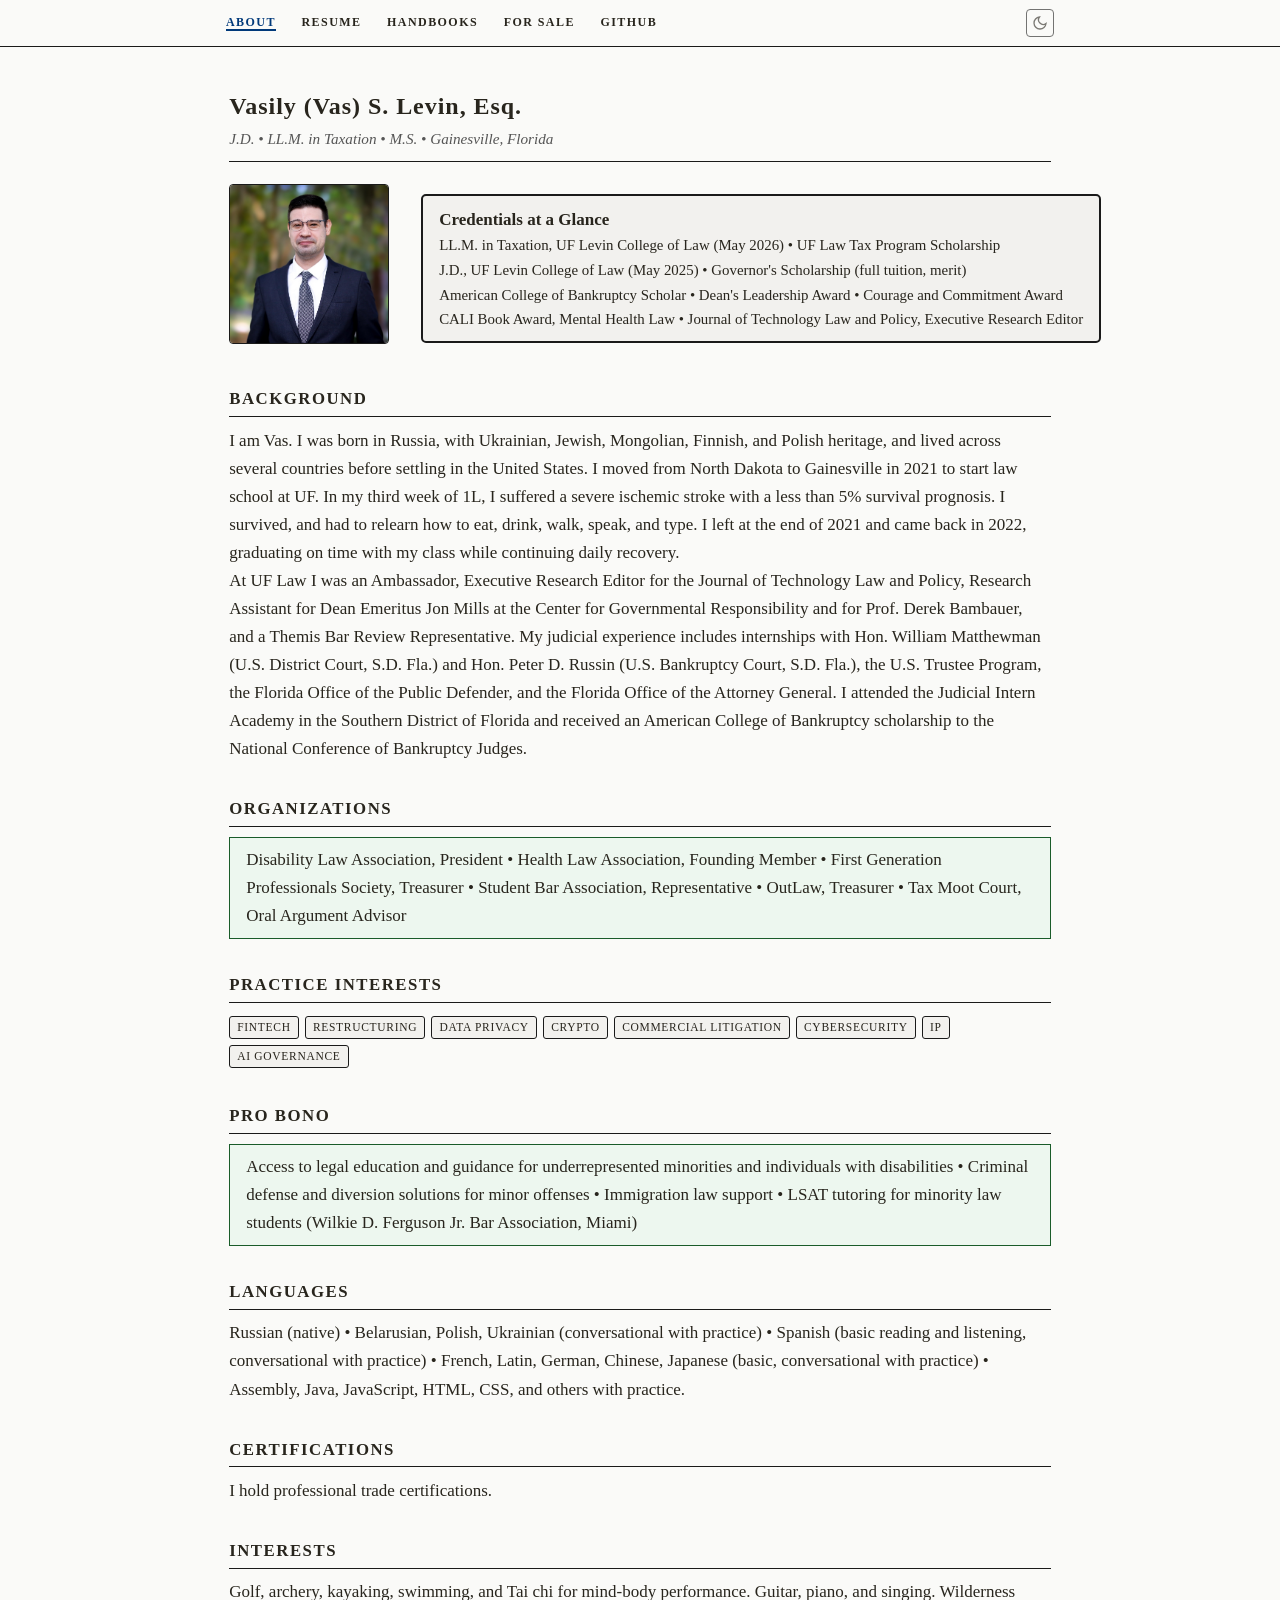
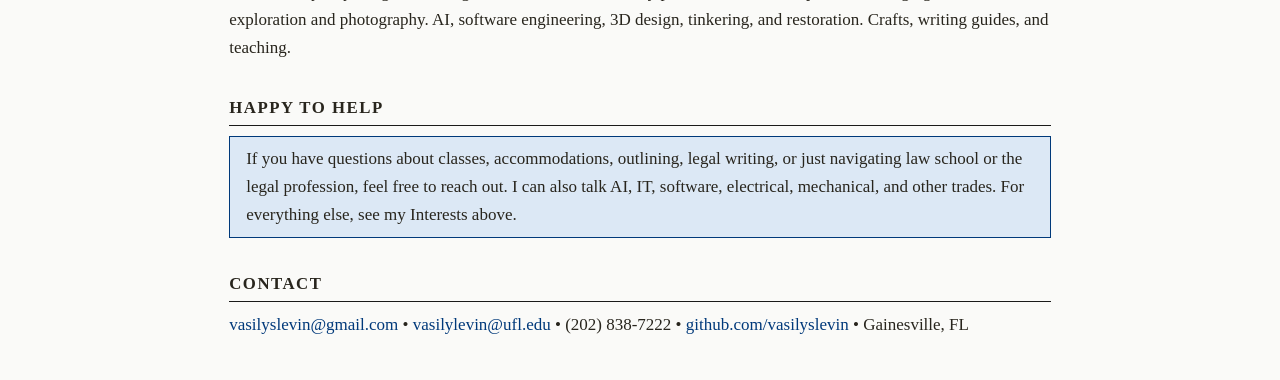
==== index.html @ d61ab723 "Remove Themis Bar Review from Organizations" ====
<!DOCTYPE html>
<html lang="en">
<head>
  <meta charset="UTF-8">
  <meta name="viewport" content="width=device-width, initial-scale=1.0">
  <title>Vasily (Vas) S. Levin</title>
  <link rel="icon" type="image/png" href="assets/favicon.png">
  <link rel="stylesheet" href="style.css">
  <script src="assets/theme.js" defer></script>
</head>
<body>
<nav>
  <div class="nav-inner">
    <ul>
      <li><a href="index.html" class="active">About</a></li>
      <li><a href="about/resume.html">Resume</a></li>
      <li><a href="handbooks/index.html">Handbooks</a></li>
      <li><a href="forsale/index.html">For Sale</a></li>
      <li><a href="https://github.com/vasilyslevin" target="_blank">GitHub</a></li>
    </ul>
    <button data-theme-toggle aria-label="Toggle dark mode" title="Toggle dark mode">
      <svg width="16" height="16" viewBox="0 0 24 24" fill="none" stroke="currentColor" stroke-width="2">
        <path d="M21 12.79A9 9 0 1 1 11.21 3 7 7 0 0 0 21 12.79z"/>
      </svg>
    </button>
  </div>
</nav>
<main>
  <div class="page-header">
    <h1>Vasily (Vas) S. Levin, Esq.</h1>
    <div class="subtitle">J.D. &bull; LL.M. in Taxation &bull; M.S. &bull; Gainesville, Florida</div>
  </div>

  <div class="about-grid">
    <img src="assets/photo.jpg" alt="Vasily Levin">
    <div>
      <div class="keybox">
        <strong>Credentials at a Glance</strong>
        <div class="keybox-lines">
          <span class="kline">LL.M. in Taxation, UF Levin College of Law (May 2026) &bull; UF Law Tax Program Scholarship</span>
          <span class="kline">J.D., UF Levin College of Law (May 2025) &bull; Governor's Scholarship (full tuition, merit)</span>
          <span class="kline">American College of Bankruptcy Scholar &bull; Dean's Leadership Award &bull; Courage and Commitment Award</span>
          <span class="kline">CALI Book Award, Mental Health Law &bull; Journal of Technology Law and Policy, Executive Research Editor</span>
        </div>
      </div>
    </div>
  </div>

  <h2 class="section">Background</h2>
  <p>
    I am Vas. I was born in Russia, with Ukrainian, Jewish, Mongolian, Finnish, and Polish heritage,
    and lived across several countries before settling in the United States. I moved from North Dakota
    to Gainesville in 2021 to start law school at UF. In my third week of 1L, I suffered a severe
    ischemic stroke with a less than 5% survival prognosis. I survived, and had to relearn how to eat,
    drink, walk, speak, and type. I left at the end of 2021 and came back in 2022, graduating on time
    with my class while continuing daily recovery.
  </p>
  <p>
    At UF Law I was an Ambassador, Executive Research Editor for the Journal of Technology Law and
    Policy, Research Assistant for Dean Emeritus Jon Mills at the Center for Governmental Responsibility
    and for Prof. Derek Bambauer, and a Themis Bar Review Representative. My judicial experience includes
    internships with Hon. William Matthewman (U.S. District Court, S.D. Fla.) and Hon. Peter D. Russin
    (U.S. Bankruptcy Court, S.D. Fla.), the U.S. Trustee Program, the Florida Office of the Public
    Defender, and the Florida Office of the Attorney General. I attended the Judicial Intern Academy in
    the Southern District of Florida and received an American College of Bankruptcy scholarship to the
    National Conference of Bankruptcy Judges.
  </p>

  <h2 class="section">Organizations</h2>
  <div class="pracbox">
    Disability Law Association, President &bull; Health Law Association, Founding Member &bull;
    First Generation Professionals Society, Treasurer &bull; Student Bar Association, Representative &bull;
    OutLaw, Treasurer &bull; Tax Moot Court, Oral Argument Advisor
  </div>

  <h2 class="section">Practice Interests</h2>
  <p>
    <span class="tag">Fintech</span>
    <span class="tag">Restructuring</span>
    <span class="tag">Data Privacy</span>
    <span class="tag">Crypto</span>
    <span class="tag">Commercial Litigation</span>
    <span class="tag">Cybersecurity</span>
    <span class="tag">IP</span>
    <span class="tag">AI Governance</span>
  </p>

  <h2 class="section">Pro Bono</h2>
  <div class="pracbox">
    Access to legal education and guidance for underrepresented minorities and individuals with disabilities
    &bull; Criminal defense and diversion solutions for minor offenses &bull; Immigration law support &bull;
    LSAT tutoring for minority law students (Wilkie D. Ferguson Jr. Bar Association, Miami)
  </div>

  <h2 class="section">Languages</h2>
  <p>
    Russian (native) &bull; Belarusian, Polish, Ukrainian (conversational with practice) &bull;
    Spanish (basic reading and listening, conversational with practice) &bull;
    French, Latin, German, Chinese, Japanese (basic, conversational with practice) &bull;
    Assembly, Java, JavaScript, HTML, CSS, and others with practice.
  </p>

  <h2 class="section">Certifications</h2>
  <p>I hold professional trade certifications.</p>

  <h2 class="section">Interests</h2>
  <p>
    Golf, archery, kayaking, swimming, and Tai chi for mind-body performance.
    Guitar, piano, and singing. Wilderness exploration and photography.
    AI, software engineering, 3D design, tinkering, and restoration.
    Crafts, writing guides, and teaching.
  </p>

  <h2 class="section">Happy to Help</h2>
  <div class="exbox">
    If you have questions about classes, accommodations, outlining, legal writing, or just navigating
    law school or the legal profession, feel free to reach out. I can also talk AI, IT, software,
    electrical, mechanical, and other trades. For everything else, see my Interests above.
  </div>

  <h2 class="section">Contact</h2>
  <p>
    <a href="mailto:vasilyslevin@gmail.com">vasilyslevin@gmail.com</a> &bull;
    <a href="mailto:vasilylevin@ufl.edu">vasilylevin@ufl.edu</a> &bull;
    (202) 838-7222 &bull;
    <a href="https://github.com/vasilyslevin" target="_blank">github.com/vasilyslevin</a> &bull;
    Gainesville, FL
  </p>
</main>
</body>
</html>
---- style.css ----
/* === LEVIN SITE — style.css === */
@import url('https://fonts.googleapis.com/css2?family=Lato:ital,wght@0,300;0,400;0,700;0,900;1,400&family=Atkinson+Hyperlegible+Next:ital,wght@0,300;0,400;0,500;0,600;0,700;0,800;1,400&family=Courier+Prime:ital,wght@0,400;0,700;1,400&display=swap');

:root {
  --bg:           #fafaf8;
  --surface:      #f2f1ee;
  --border:       #1a1a1a;
  --accent:       #00397a;
  --accent-soft:  #dce8f5;
  --warn:         #7a0000;
  --warn-soft:    #fdf0f0;
  --ok:           #1a5c2a;
  --ok-soft:      #edf7ef;
  --text:         #28251d;
  --muted:        #555;
  --text-faint:   #999;
  --max:          860px;
  --font-body:    'Charter', 'Bitstream Charter', Georgia, serif;
  --font-ui:      'Lato', 'Helvetica Neue', Arial, sans-serif;
  --mono:         'Courier Prime', 'Courier New', monospace;
}

[data-theme="dark"] {
  --bg:           #000000;
  --surface:      #222226;
  --border:       #ccc;
  --accent:       #6ba3e0;
  --accent-soft:  #1a2a3a;
  --warn:         #e07070;
  --warn-soft:    #2a1a1a;
  --ok:           #6abf7a;
  --ok-soft:      #1a2a1e;
  --text:         #e8e8e4;
  --muted:        #bbb;
  --text-faint:   #666;
}

*, *::before, *::after { box-sizing: border-box; margin: 0; padding: 0; }

body {
  font-family: var(--font-body);
  font-size: 17px;
  line-height: 1.65;
  background: var(--bg);
  color: var(--text);
}

a { color: var(--accent); text-decoration: none; }
a:hover { text-decoration: underline; }

/* NAV */
nav {
  position: sticky; top: 0; z-index: 100;
  background: var(--bg);
  border-bottom: 1.5px solid var(--border);
  padding: 0.55rem 0;
}
nav .nav-inner {
  max-width: var(--max);
  margin: 0 auto;
  padding: 0 1rem;
  display: flex;
  align-items: center;
  justify-content: space-between;
}
nav ul {
  display: flex; gap: 1.6rem;
  list-style: none;
  font-size: 0.75rem;
  letter-spacing: 0.12em;
  text-transform: uppercase;
}
nav ul li a { color: var(--text); font-weight: 700; }
nav ul li a:hover { color: var(--accent); text-decoration: none; }
nav ul li a.active { color: var(--accent); border-bottom: 2px solid var(--accent); }


/* THEME TOGGLE */
[data-theme-toggle] {
  background: none;
  border: 1px solid var(--border);
  border-radius: 4px;
  cursor: pointer;
  color: var(--text);
  display: flex;
  align-items: center;
  justify-content: center;
  width: 28px;
  height: 28px;
  opacity: 0.6;
  transition: opacity 0.15s;
}
[data-theme-toggle]:hover { opacity: 1; }

/* PAGE WRAPPER */
main {
  max-width: var(--max);
  margin: 2.5rem auto;
  padding: 0 1.2rem;
}

/* SECTION HEADERS */
h2.section {
  font-size: 1.05rem;
  font-weight: 700;
  text-transform: uppercase;
  letter-spacing: 0.09em;
  border-bottom: 1.5px solid var(--border);
  padding-bottom: 3px;
  margin: 2rem 0 0.6rem;
}
h3.sub {
  font-size: 1rem;
  font-weight: 700;
  margin: 1.2rem 0 0.3rem;
}
h4.subsub {
  font-size: 1rem;
  font-style: italic;
  margin: 0.8rem 0 0.2rem;
}

/* COLORED BOXES */
.keybox {
  border: 2px solid var(--border);
  border-radius: 5px;
  background: var(--surface);
  padding: 10px 16px;
  margin: 10px 0;
  overflow-x: auto;
}
.keybox-lines {
  display: flex;
  flex-direction: column;
  gap: 0.1rem;
}
.keybox-lines .kline {
  white-space: nowrap;
  font-size: 0.93rem;
  line-height: 1.55;
}
.keybox-lines .kline strong {
  display: block;
  margin-bottom: 0.15rem;
}
.exbox {
  border: 1px solid var(--accent);
  background: var(--accent-soft);
  padding: 8px 16px;
  margin: 10px 0;
}
.warnbox {
  border: 1px solid var(--warn);
  background: var(--warn-soft);
  padding: 8px 16px;
  margin: 10px 0;
}
.pracbox {
  border: 1px solid var(--ok);
  background: var(--ok-soft);
  padding: 8px 16px;
  margin: 10px 0;
}

/* FLEX ROW */
.flex-row {
  display: flex;
  justify-content: space-between;
  align-items: baseline;
  flex-wrap: wrap;
  gap: 0.3rem;
}
.muted { color: var(--muted); font-size: 0.9rem; }

/* TAGS */
.tag {
  display: inline-block;
  font-size: 0.72rem;
  letter-spacing: 0.06em;
  text-transform: uppercase;
  border: 1px solid var(--border);
  border-radius: 3px;
  padding: 1px 7px;
  margin: 2px 2px 2px 0;
  background: var(--surface);
}

/* CARD GRID */
.card-grid {
  display: grid;
  grid-template-columns: repeat(auto-fill, minmax(240px, 1fr));
  gap: 1.2rem;
  margin-top: 1rem;
}
.card {
  border: 1.5px solid var(--border);
  border-radius: 5px;
  background: var(--surface);
  overflow: hidden;
}
.card img { width: 100%; height: 160px; object-fit: cover; display: block; }
.card-body { padding: 12px 14px; }
.card-body h3 { font-size: 1rem; font-weight: 700; margin-bottom: 4px; }
.card-body .price { font-size: 1.05rem; color: var(--accent); font-weight: 700; }
.badge {
  display: inline-block;
  font-size: 0.68rem;
  text-transform: uppercase;
  letter-spacing: 0.08em;
  border-radius: 3px;
  padding: 2px 8px;
  margin-top: 6px;
}
.badge.active { background: var(--ok-soft); color: var(--ok); border: 1px solid var(--ok); }
.badge.sold   { background: var(--surface); color: var(--muted); border: 1px solid var(--muted); }

/* PAGE HEADER */
.page-header {
  border-bottom: 1.5px solid var(--border);
  padding-bottom: 0.6rem;
  margin-bottom: 1.4rem;
}
.page-header h1 {
  font-size: 1.5rem;
  font-weight: 700;
  letter-spacing: 0.04em;
}
.page-header .subtitle { color: var(--muted); font-size: 0.95rem; font-style: italic; }

/* TWO-COLUMN ABOUT */
.about-grid {
  display: grid;
  grid-template-columns: 160px 1fr;
  gap: 2rem;
  align-items: start;
  margin-bottom: 1.5rem;
}
.about-grid img { width: 160px; border-radius: 4px; border: 1.5px solid var(--border); }

/* MOBILE NAV */
@media (max-width: 640px) {
  nav .nav-inner {
    flex-wrap: wrap;
    gap: 0.45rem 0;
    padding: 0.45rem 0.75rem;
  }
  nav ul {
    flex-wrap: wrap;
    gap: 0.5rem 0.9rem;
    font-size: 0.68rem;
  }
  [data-theme-toggle] {
    margin-left: auto;
  }
}

@media (max-width: 560px) {
  .about-grid { grid-template-columns: 1fr; }
  .about-grid img { width: 120px; }
}

/* PRINT */
@media print {
  nav { display: none; }
  body { background: #fff; font-size: 10.5pt; }
  main { max-width: 100%; margin: 0; padding: 0; }
  a { color: #000; }
  .keybox, .exbox, .warnbox, .pracbox { break-inside: avoid; }
}
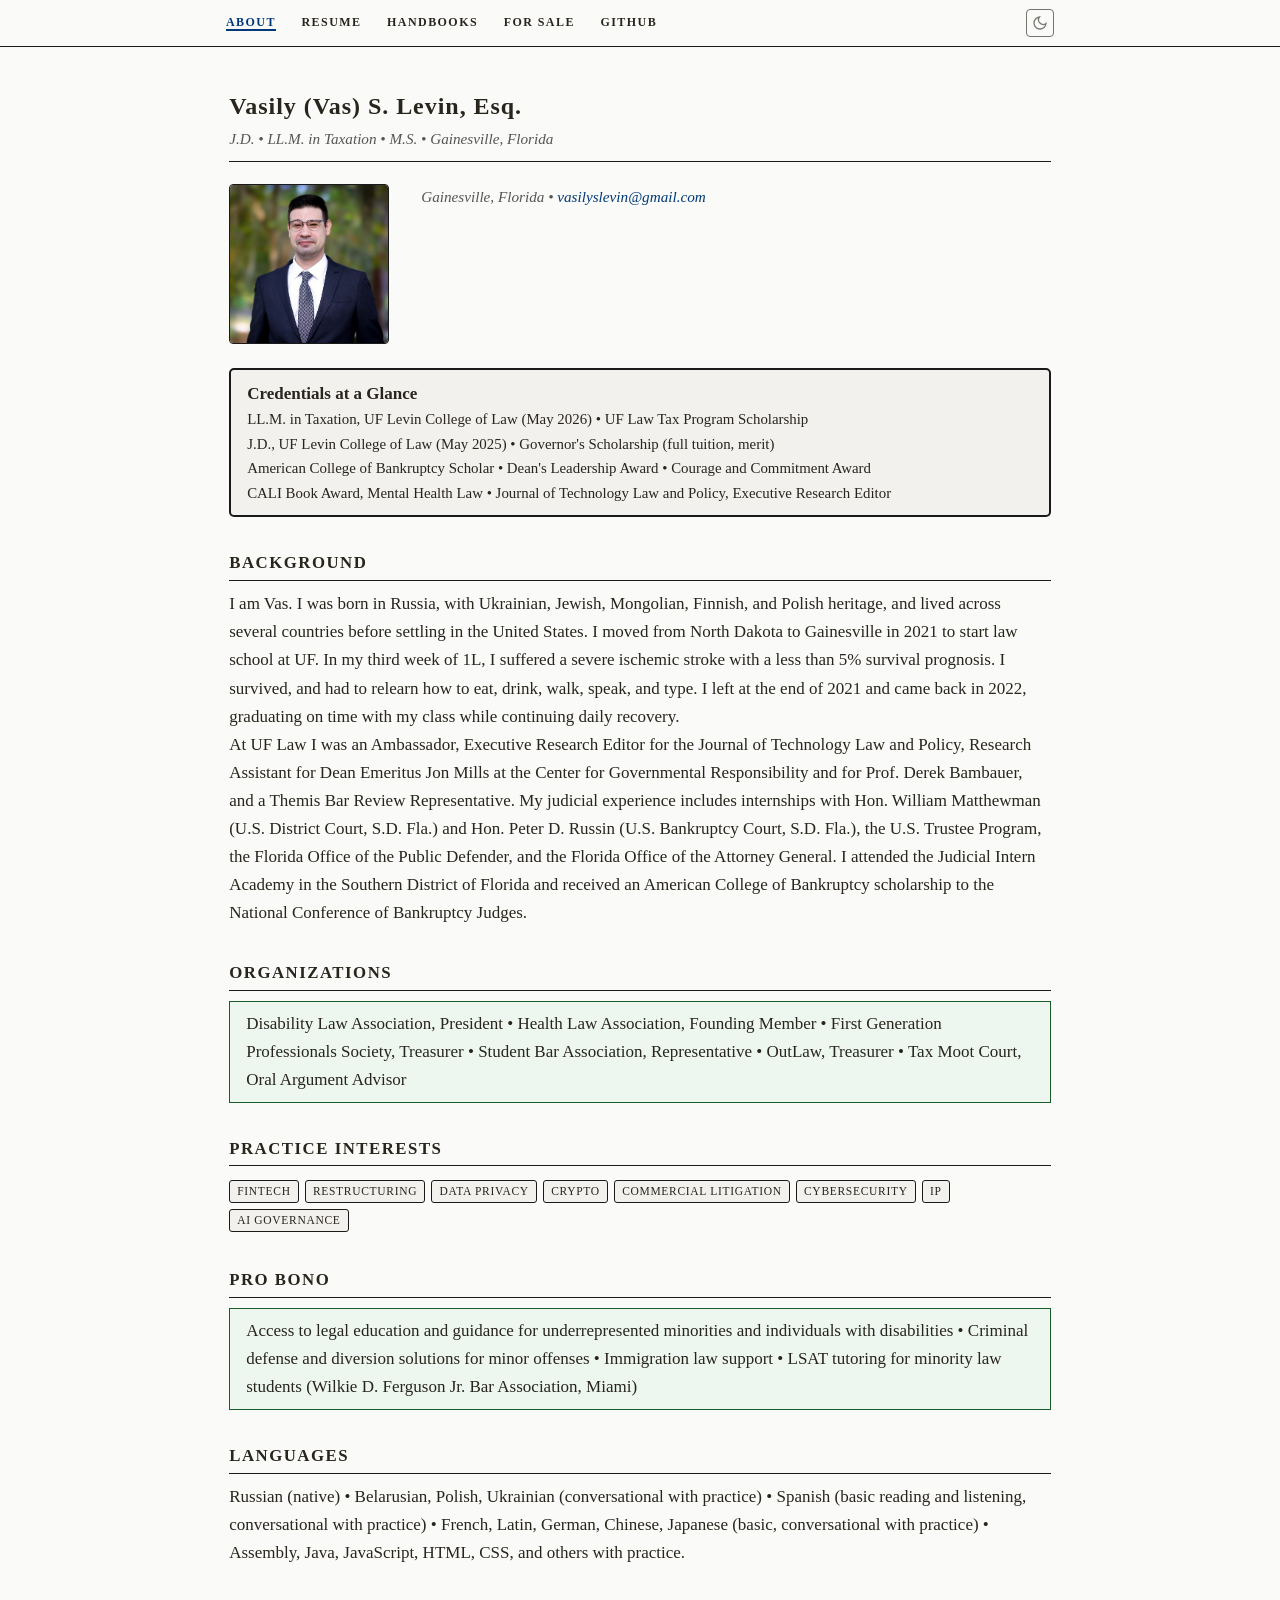
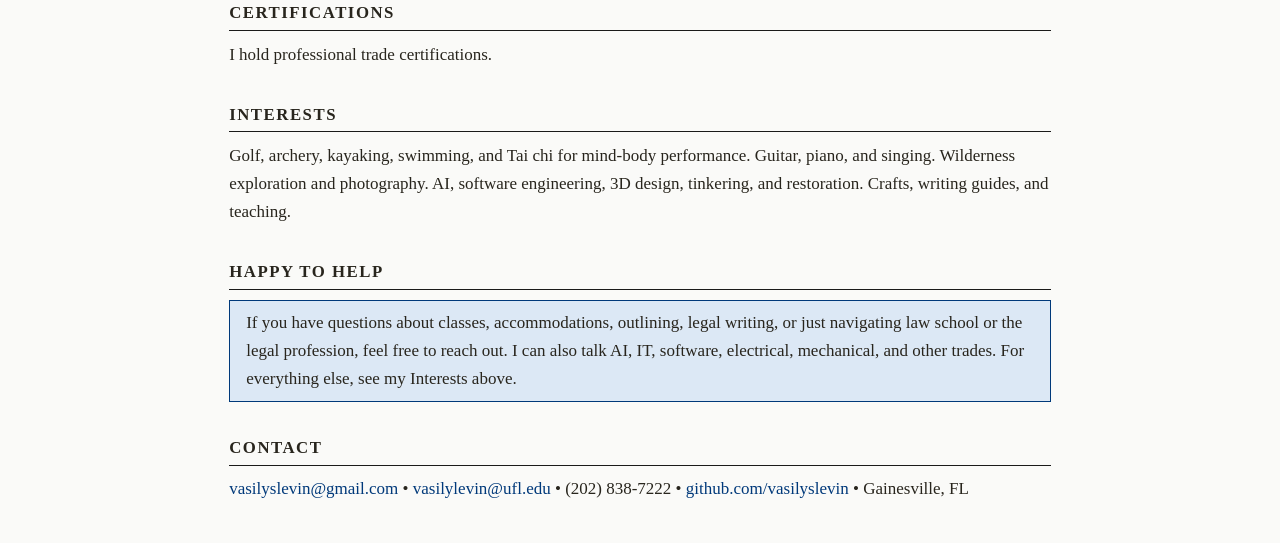
==== commit 1f36490e: "Move keybox outside about-grid so credentials span full width" ====
--- a/index.html
+++ b/index.html
@@ -33,16 +33,20 @@
 
   <div class="about-grid">
     <img src="assets/photo.jpg" alt="Vasily Levin">
-    <div>
-      <div class="keybox">
-        <strong>Credentials at a Glance</strong>
-        <div class="keybox-lines">
-          <span class="kline">LL.M. in Taxation, UF Levin College of Law (May 2026) &bull; UF Law Tax Program Scholarship</span>
-          <span class="kline">J.D., UF Levin College of Law (May 2025) &bull; Governor's Scholarship (full tuition, merit)</span>
-          <span class="kline">American College of Bankruptcy Scholar &bull; Dean's Leadership Award &bull; Courage and Commitment Award</span>
-          <span class="kline">CALI Book Award, Mental Health Law &bull; Journal of Technology Law and Policy, Executive Research Editor</span>
-        </div>
-      </div>
+    <div class="about-bio">
+      <p style="margin:0; font-style:italic; color:var(--muted); font-size:0.95rem;">
+        Gainesville, Florida &bull; <a href="mailto:vasilyslevin@gmail.com">vasilyslevin@gmail.com</a>
+      </p>
+    </div>
+  </div>
+
+  <div class="keybox">
+    <strong>Credentials at a Glance</strong>
+    <div class="keybox-lines">
+      <span class="kline">LL.M. in Taxation, UF Levin College of Law (May 2026) &bull; UF Law Tax Program Scholarship</span>
+      <span class="kline">J.D., UF Levin College of Law (May 2025) &bull; Governor's Scholarship (full tuition, merit)</span>
+      <span class="kline">American College of Bankruptcy Scholar &bull; Dean's Leadership Award &bull; Courage and Commitment Award</span>
+      <span class="kline">CALI Book Award, Mental Health Law &bull; Journal of Technology Law and Policy, Executive Research Editor</span>
     </div>
   </div>
 
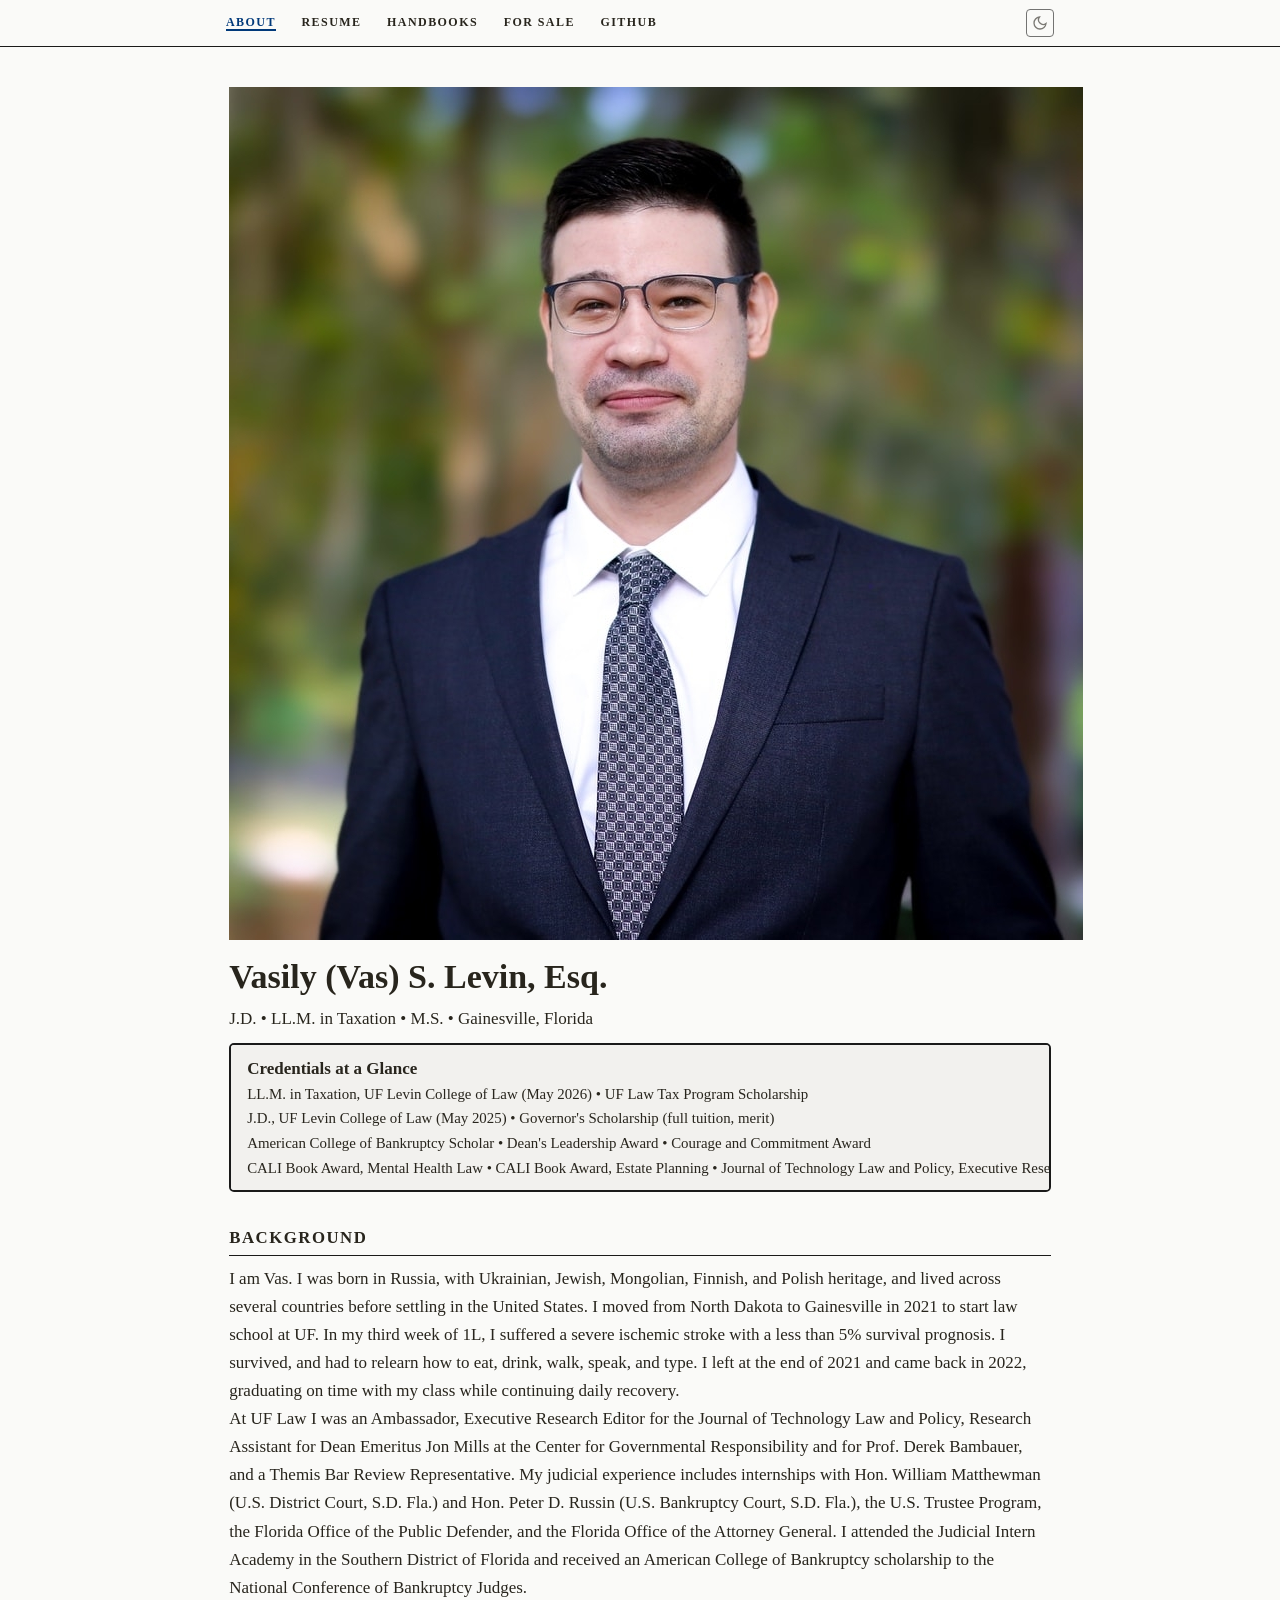
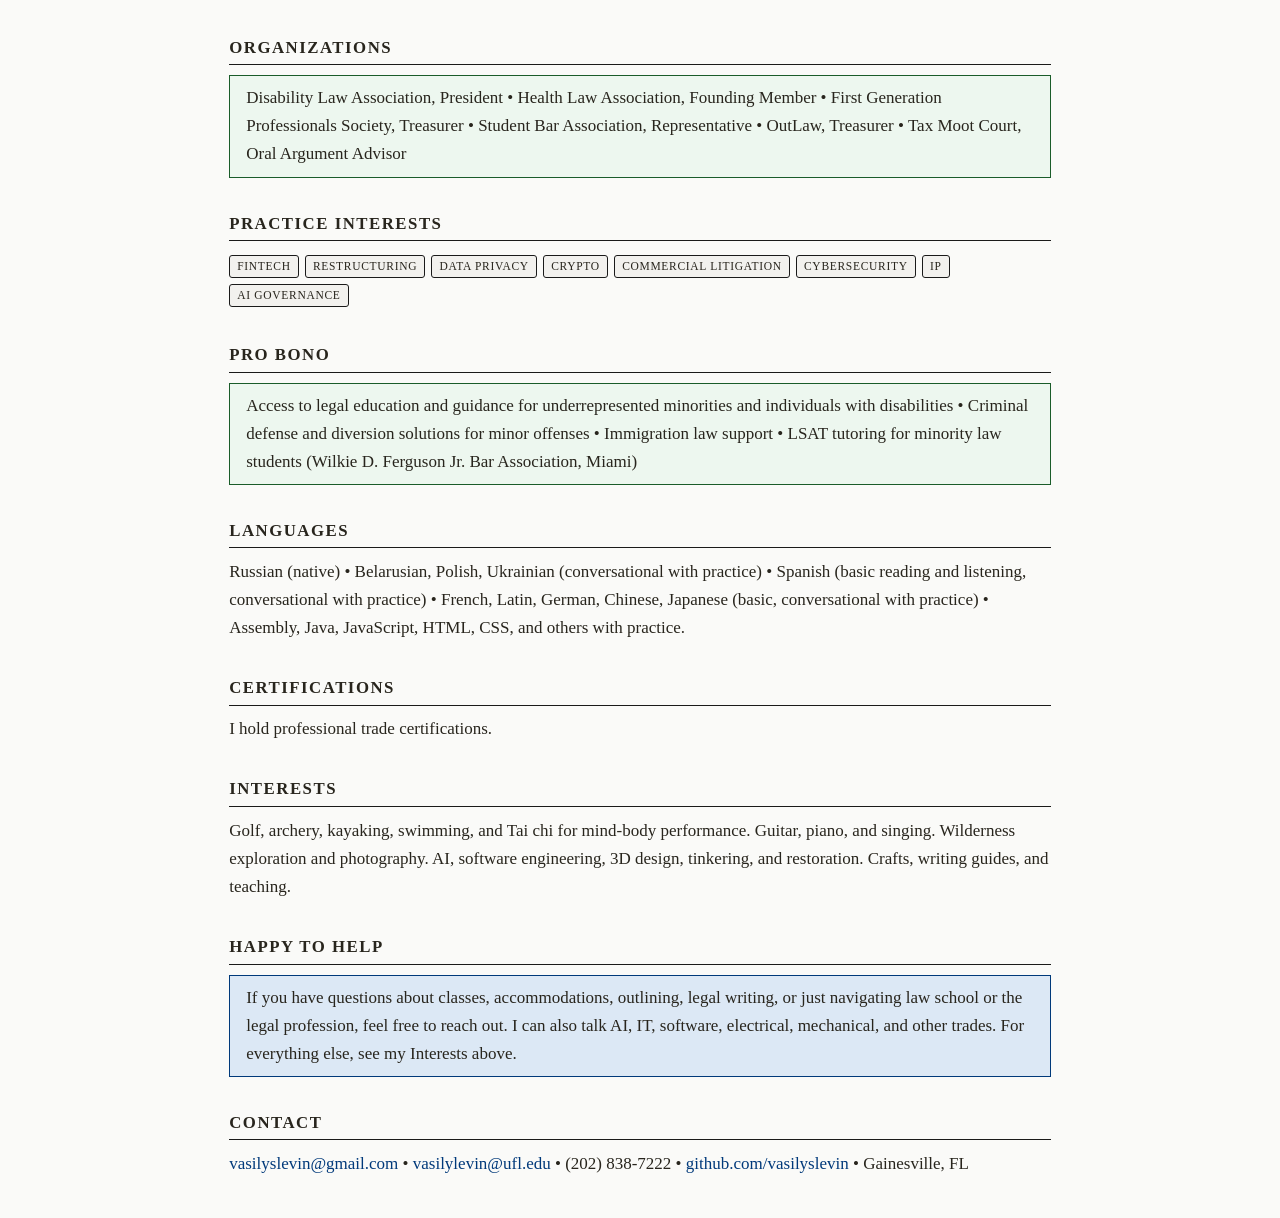
==== commit 1a2fbc81: "Fix header layout: photo left, name/subtitle right, keybox full-width below; add CALI Estate Plannin" ====
--- a/index.html
+++ b/index.html
@@ -26,17 +26,11 @@
   </div>
 </nav>
 <main>
-  <div class="page-header">
-    <h1>Vasily (Vas) S. Levin, Esq.</h1>
-    <div class="subtitle">J.D. &bull; LL.M. in Taxation &bull; M.S. &bull; Gainesville, Florida</div>
-  </div>
-
-  <div class="about-grid">
-    <img src="assets/photo.jpg" alt="Vasily Levin">
-    <div class="about-bio">
-      <p style="margin:0; font-style:italic; color:var(--muted); font-size:0.95rem;">
-        Gainesville, Florida &bull; <a href="mailto:vasilyslevin@gmail.com">vasilyslevin@gmail.com</a>
-      </p>
+  <div class="profile-header">
+    <img src="assets/photo.jpg" alt="Vasily Levin" class="profile-photo">
+    <div class="profile-text">
+      <h1>Vasily (Vas) S. Levin, Esq.</h1>
+      <div class="subtitle">J.D. &bull; LL.M. in Taxation &bull; M.S. &bull; Gainesville, Florida</div>
     </div>
   </div>
 
@@ -46,7 +40,7 @@
       <span class="kline">LL.M. in Taxation, UF Levin College of Law (May 2026) &bull; UF Law Tax Program Scholarship</span>
       <span class="kline">J.D., UF Levin College of Law (May 2025) &bull; Governor's Scholarship (full tuition, merit)</span>
       <span class="kline">American College of Bankruptcy Scholar &bull; Dean's Leadership Award &bull; Courage and Commitment Award</span>
-      <span class="kline">CALI Book Award, Mental Health Law &bull; Journal of Technology Law and Policy, Executive Research Editor</span>
+      <span class="kline">CALI Book Award, Mental Health Law &bull; CALI Book Award, Estate Planning &bull; Journal of Technology Law and Policy, Executive Research Editor</span>
     </div>
   </div>
 
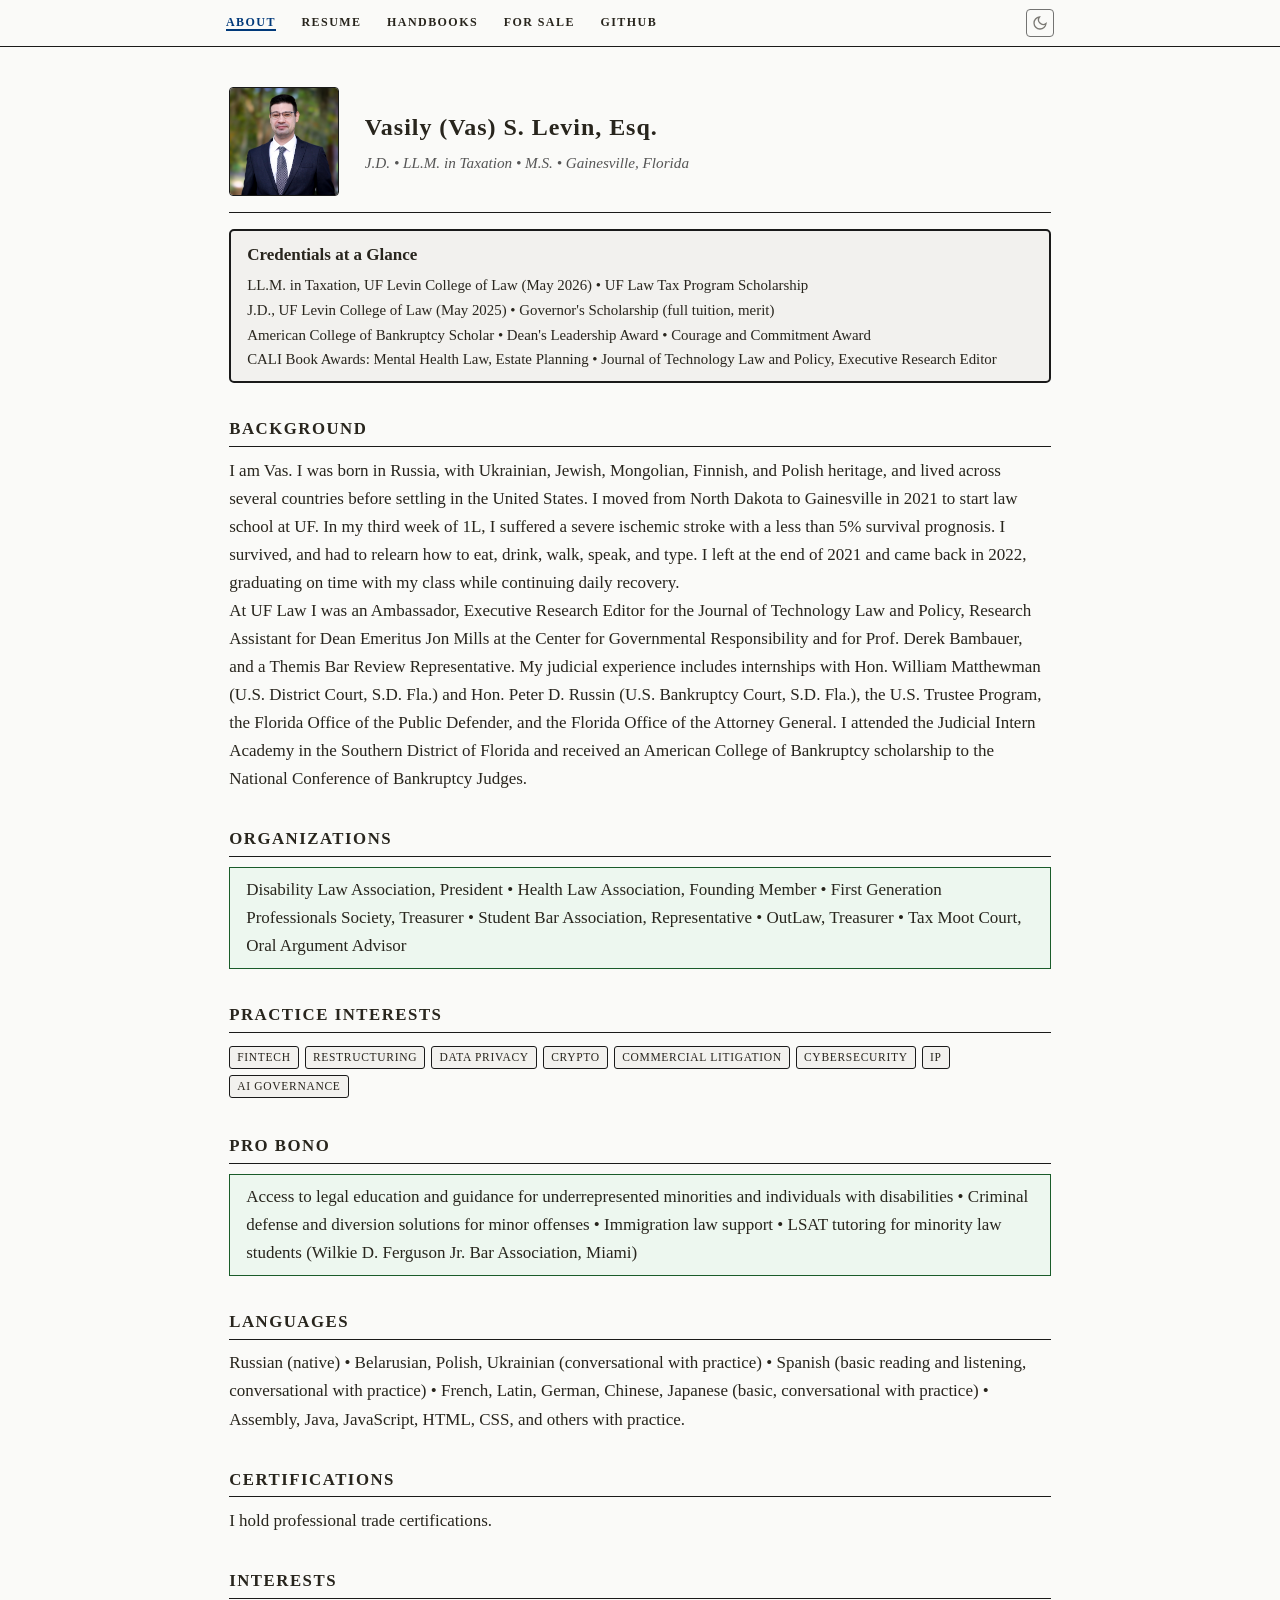
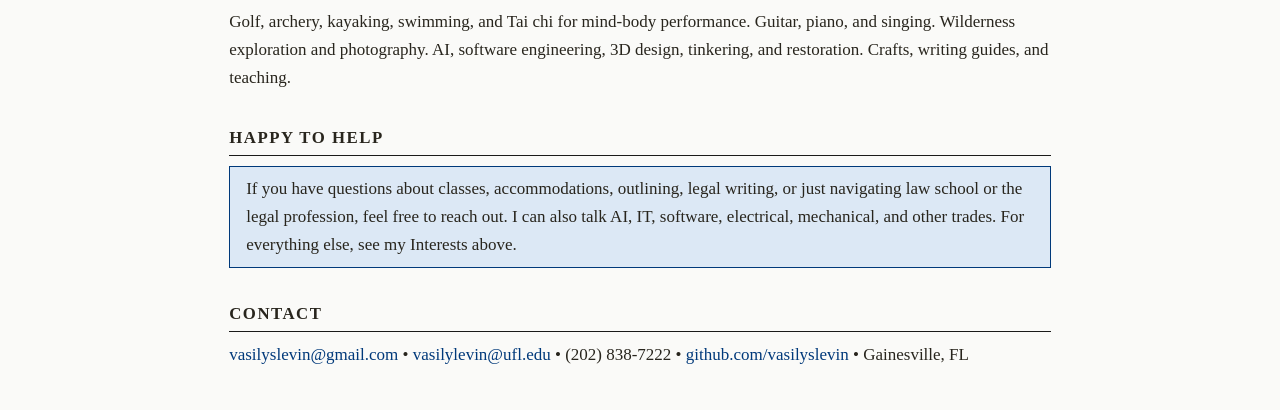
==== commit d8ccad23: "Consolidate CALI awards into single entry" ====
--- a/index.html
+++ b/index.html
@@ -40,7 +40,7 @@
       <span class="kline">LL.M. in Taxation, UF Levin College of Law (May 2026) &bull; UF Law Tax Program Scholarship</span>
       <span class="kline">J.D., UF Levin College of Law (May 2025) &bull; Governor's Scholarship (full tuition, merit)</span>
       <span class="kline">American College of Bankruptcy Scholar &bull; Dean's Leadership Award &bull; Courage and Commitment Award</span>
-      <span class="kline">CALI Book Award, Mental Health Law &bull; CALI Book Award, Estate Planning &bull; Journal of Technology Law and Policy, Executive Research Editor</span>
+      <span class="kline">CALI Book Awards: Mental Health Law, Estate Planning &bull; Journal of Technology Law and Policy, Executive Research Editor</span>
     </div>
   </div>
 
--- a/style.css
+++ b/style.css
@@ -1,4 +1,4 @@
-/* === LEVIN SITE — style.css === */
+/* === LEVIN SITE --- style.css === */
 @import url('https://fonts.googleapis.com/css2?family=Lato:ital,wght@0,300;0,400;0,700;0,900;1,400&family=Atkinson+Hyperlegible+Next:ital,wght@0,300;0,400;0,500;0,600;0,700;0,800;1,400&family=Courier+Prime:ital,wght@0,400;0,700;1,400&display=swap');
 
 :root {
@@ -74,7 +74,6 @@
 nav ul li a:hover { color: var(--accent); text-decoration: none; }
 nav ul li a.active { color: var(--accent); border-bottom: 2px solid var(--accent); }
 
-
 /* THEME TOGGLE */
 [data-theme-toggle] {
   background: none;
@@ -99,6 +98,33 @@
   padding: 0 1.2rem;
 }
 
+/* PROFILE HEADER */
+.profile-header {
+  display: flex;
+  align-items: center;
+  gap: 1.6rem;
+  border-bottom: 1.5px solid var(--border);
+  padding-bottom: 1rem;
+  margin-bottom: 1rem;
+}
+.profile-photo {
+  width: 110px;
+  flex-shrink: 0;
+  border-radius: 4px;
+  border: 1.5px solid var(--border);
+}
+.profile-text h1 {
+  font-size: 1.5rem;
+  font-weight: 700;
+  letter-spacing: 0.04em;
+}
+.profile-text .subtitle {
+  color: var(--muted);
+  font-size: 0.95rem;
+  font-style: italic;
+  margin-top: 0.2rem;
+}
+
 /* SECTION HEADERS */
 h2.section {
   font-size: 1.05rem;
@@ -133,15 +159,12 @@
   display: flex;
   flex-direction: column;
   gap: 0.1rem;
+  margin-top: 0.3rem;
 }
 .keybox-lines .kline {
   white-space: nowrap;
   font-size: 0.93rem;
   line-height: 1.55;
-}
-.keybox-lines .kline strong {
-  display: block;
-  margin-bottom: 0.15rem;
 }
 .exbox {
   border: 1px solid var(--accent);
@@ -214,30 +237,7 @@
 .badge.active { background: var(--ok-soft); color: var(--ok); border: 1px solid var(--ok); }
 .badge.sold   { background: var(--surface); color: var(--muted); border: 1px solid var(--muted); }
 
-/* PAGE HEADER */
-.page-header {
-  border-bottom: 1.5px solid var(--border);
-  padding-bottom: 0.6rem;
-  margin-bottom: 1.4rem;
-}
-.page-header h1 {
-  font-size: 1.5rem;
-  font-weight: 700;
-  letter-spacing: 0.04em;
-}
-.page-header .subtitle { color: var(--muted); font-size: 0.95rem; font-style: italic; }
-
-/* TWO-COLUMN ABOUT */
-.about-grid {
-  display: grid;
-  grid-template-columns: 160px 1fr;
-  gap: 2rem;
-  align-items: start;
-  margin-bottom: 1.5rem;
-}
-.about-grid img { width: 160px; border-radius: 4px; border: 1.5px solid var(--border); }
-
-/* MOBILE NAV */
+/* MOBILE */
 @media (max-width: 640px) {
   nav .nav-inner {
     flex-wrap: wrap;
@@ -249,14 +249,9 @@
     gap: 0.5rem 0.9rem;
     font-size: 0.68rem;
   }
-  [data-theme-toggle] {
-    margin-left: auto;
-  }
-}
-
-@media (max-width: 560px) {
-  .about-grid { grid-template-columns: 1fr; }
-  .about-grid img { width: 120px; }
+  [data-theme-toggle] { margin-left: auto; }
+  .profile-header { flex-direction: column; align-items: flex-start; gap: 0.8rem; }
+  .profile-photo { width: 90px; }
 }
 
 /* PRINT */
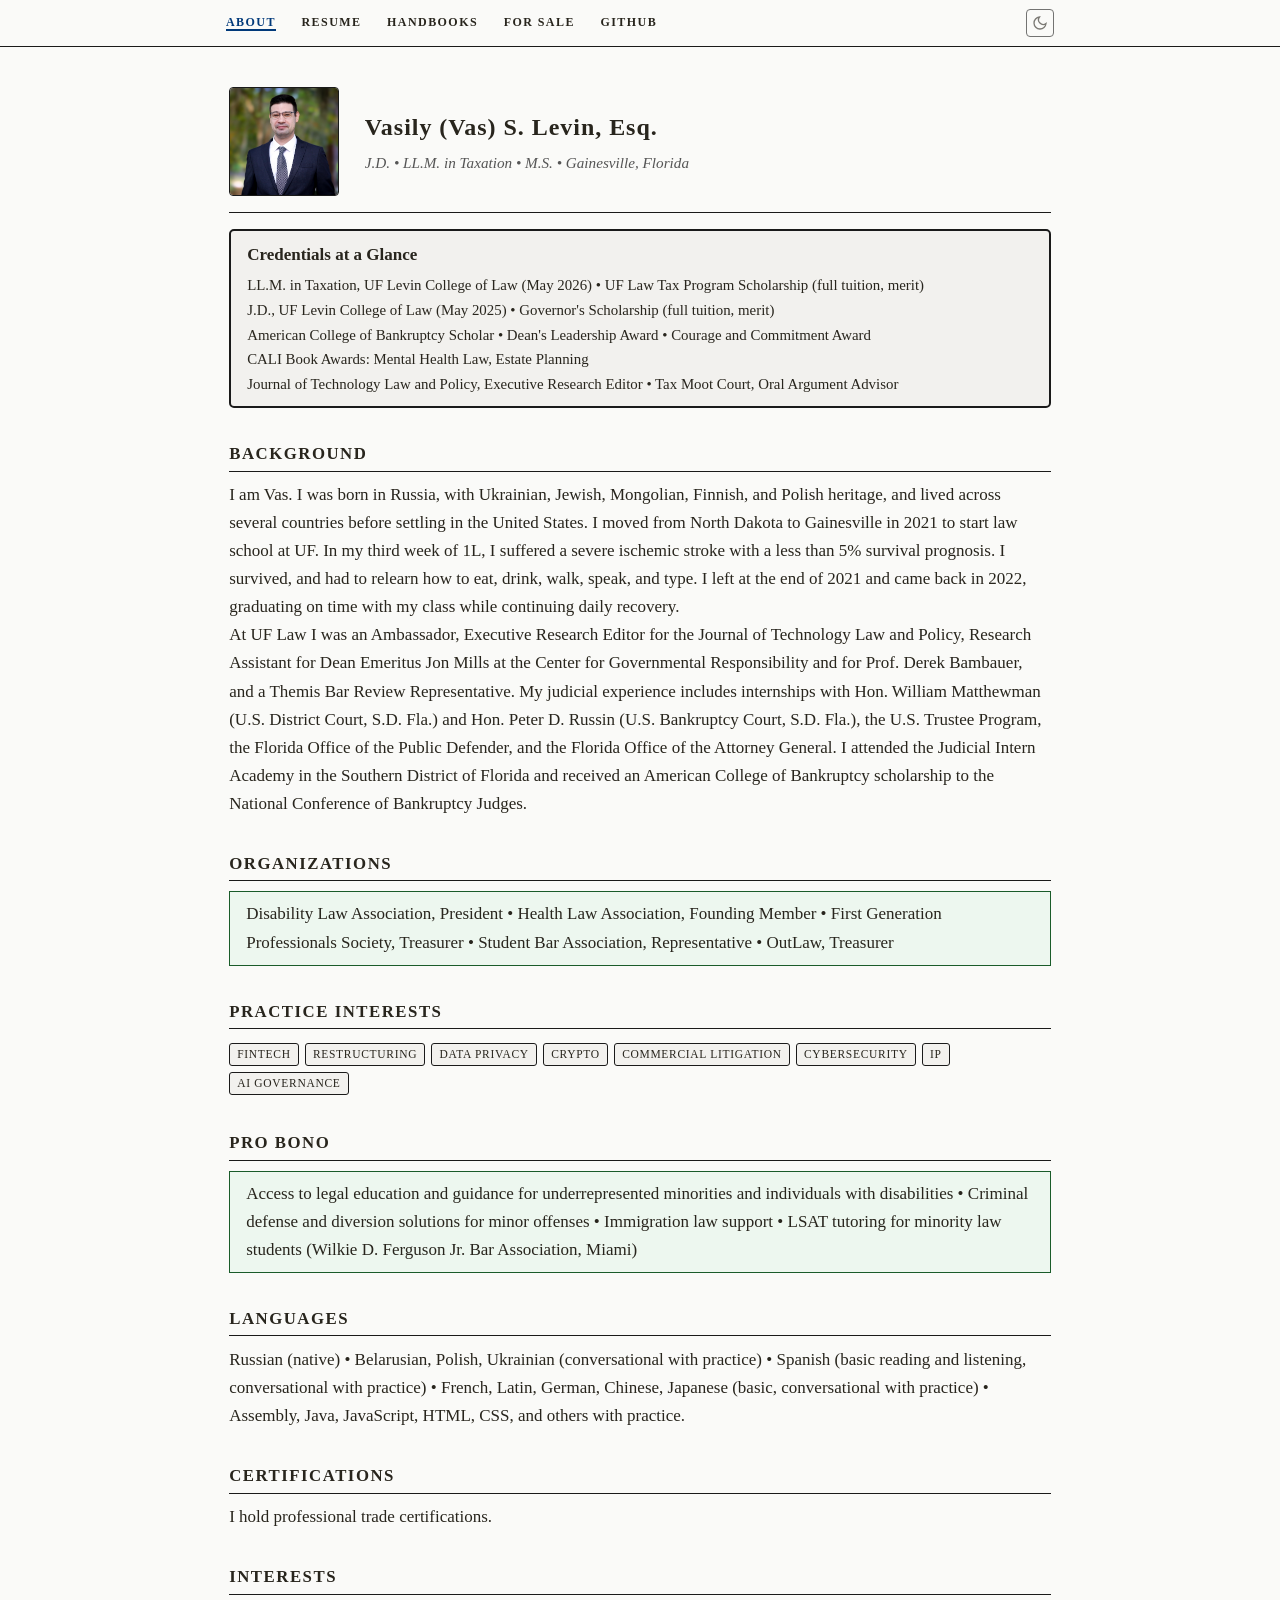
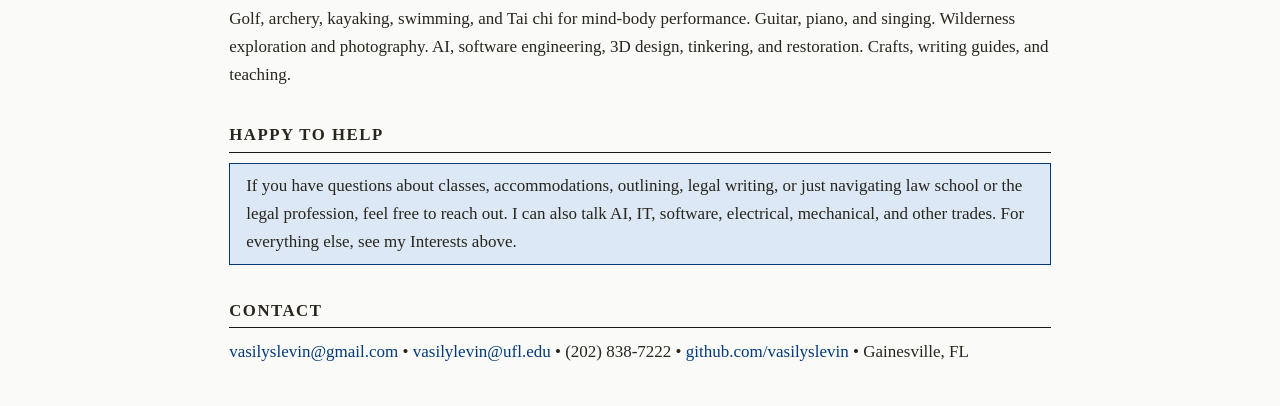
==== commit 873f6fb1: "Move Journal+Tax Moot Court to same credentials line; remove Tax Moot Court from orgs; add scholarsh" ====
--- a/index.html
+++ b/index.html
@@ -37,10 +37,11 @@
   <div class="keybox">
     <strong>Credentials at a Glance</strong>
     <div class="keybox-lines">
-      <span class="kline">LL.M. in Taxation, UF Levin College of Law (May 2026) &bull; UF Law Tax Program Scholarship</span>
+      <span class="kline">LL.M. in Taxation, UF Levin College of Law (May 2026) &bull; UF Law Tax Program Scholarship (full tuition, merit)</span>
       <span class="kline">J.D., UF Levin College of Law (May 2025) &bull; Governor's Scholarship (full tuition, merit)</span>
       <span class="kline">American College of Bankruptcy Scholar &bull; Dean's Leadership Award &bull; Courage and Commitment Award</span>
-      <span class="kline">CALI Book Awards: Mental Health Law, Estate Planning &bull; Journal of Technology Law and Policy, Executive Research Editor</span>
+      <span class="kline">CALI Book Awards: Mental Health Law, Estate Planning</span>
+      <span class="kline">Journal of Technology Law and Policy, Executive Research Editor &bull; Tax Moot Court, Oral Argument Advisor</span>
     </div>
   </div>
 
@@ -68,7 +69,7 @@
   <div class="pracbox">
     Disability Law Association, President &bull; Health Law Association, Founding Member &bull;
     First Generation Professionals Society, Treasurer &bull; Student Bar Association, Representative &bull;
-    OutLaw, Treasurer &bull; Tax Moot Court, Oral Argument Advisor
+    OutLaw, Treasurer
   </div>
 
   <h2 class="section">Practice Interests</h2>
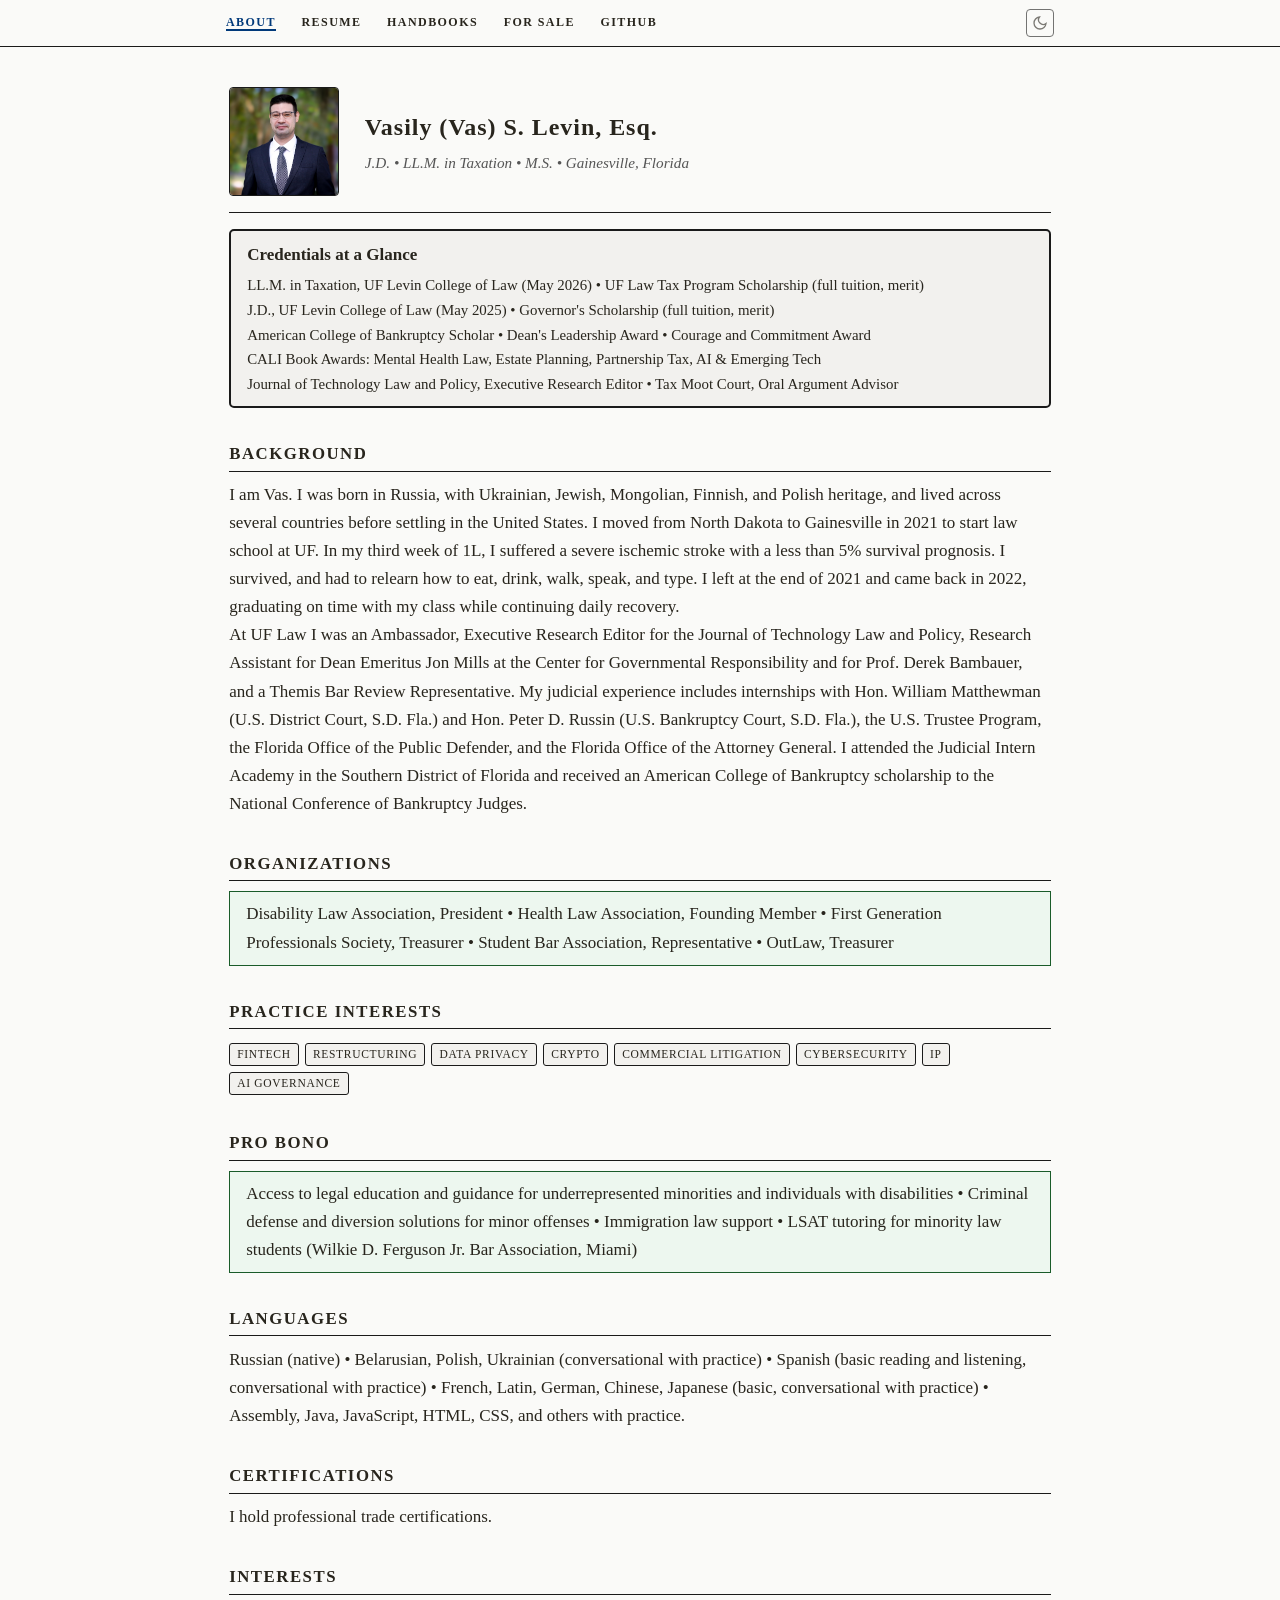
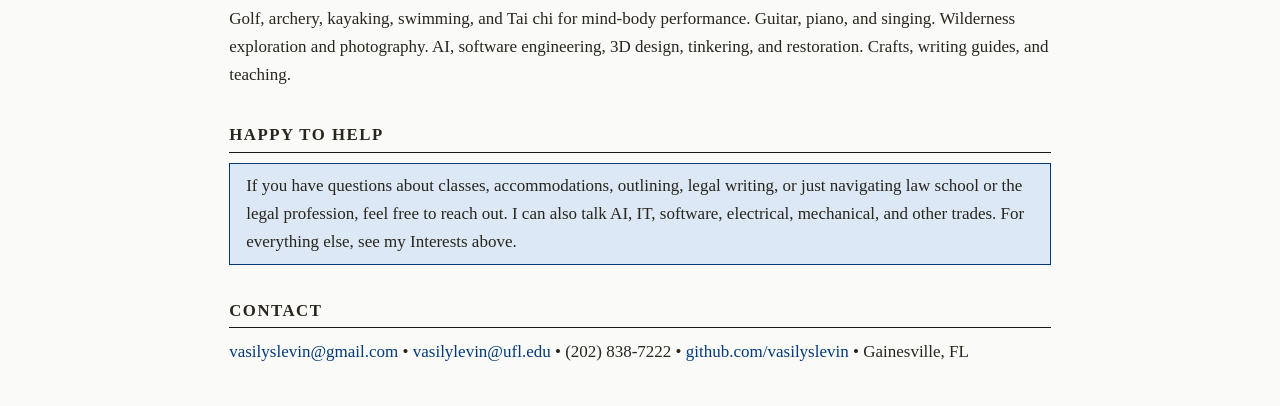
==== commit 5e573bc5: "Add Partnership Tax and AI to CALI Book Awards" ====
--- a/index.html
+++ b/index.html
@@ -40,7 +40,7 @@
       <span class="kline">LL.M. in Taxation, UF Levin College of Law (May 2026) &bull; UF Law Tax Program Scholarship (full tuition, merit)</span>
       <span class="kline">J.D., UF Levin College of Law (May 2025) &bull; Governor's Scholarship (full tuition, merit)</span>
       <span class="kline">American College of Bankruptcy Scholar &bull; Dean's Leadership Award &bull; Courage and Commitment Award</span>
-      <span class="kline">CALI Book Awards: Mental Health Law, Estate Planning</span>
+      <span class="kline">CALI Book Awards: Mental Health Law, Estate Planning, Partnership Tax, AI & Emerging Tech</span>
       <span class="kline">Journal of Technology Law and Policy, Executive Research Editor &bull; Tax Moot Court, Oral Argument Advisor</span>
     </div>
   </div>
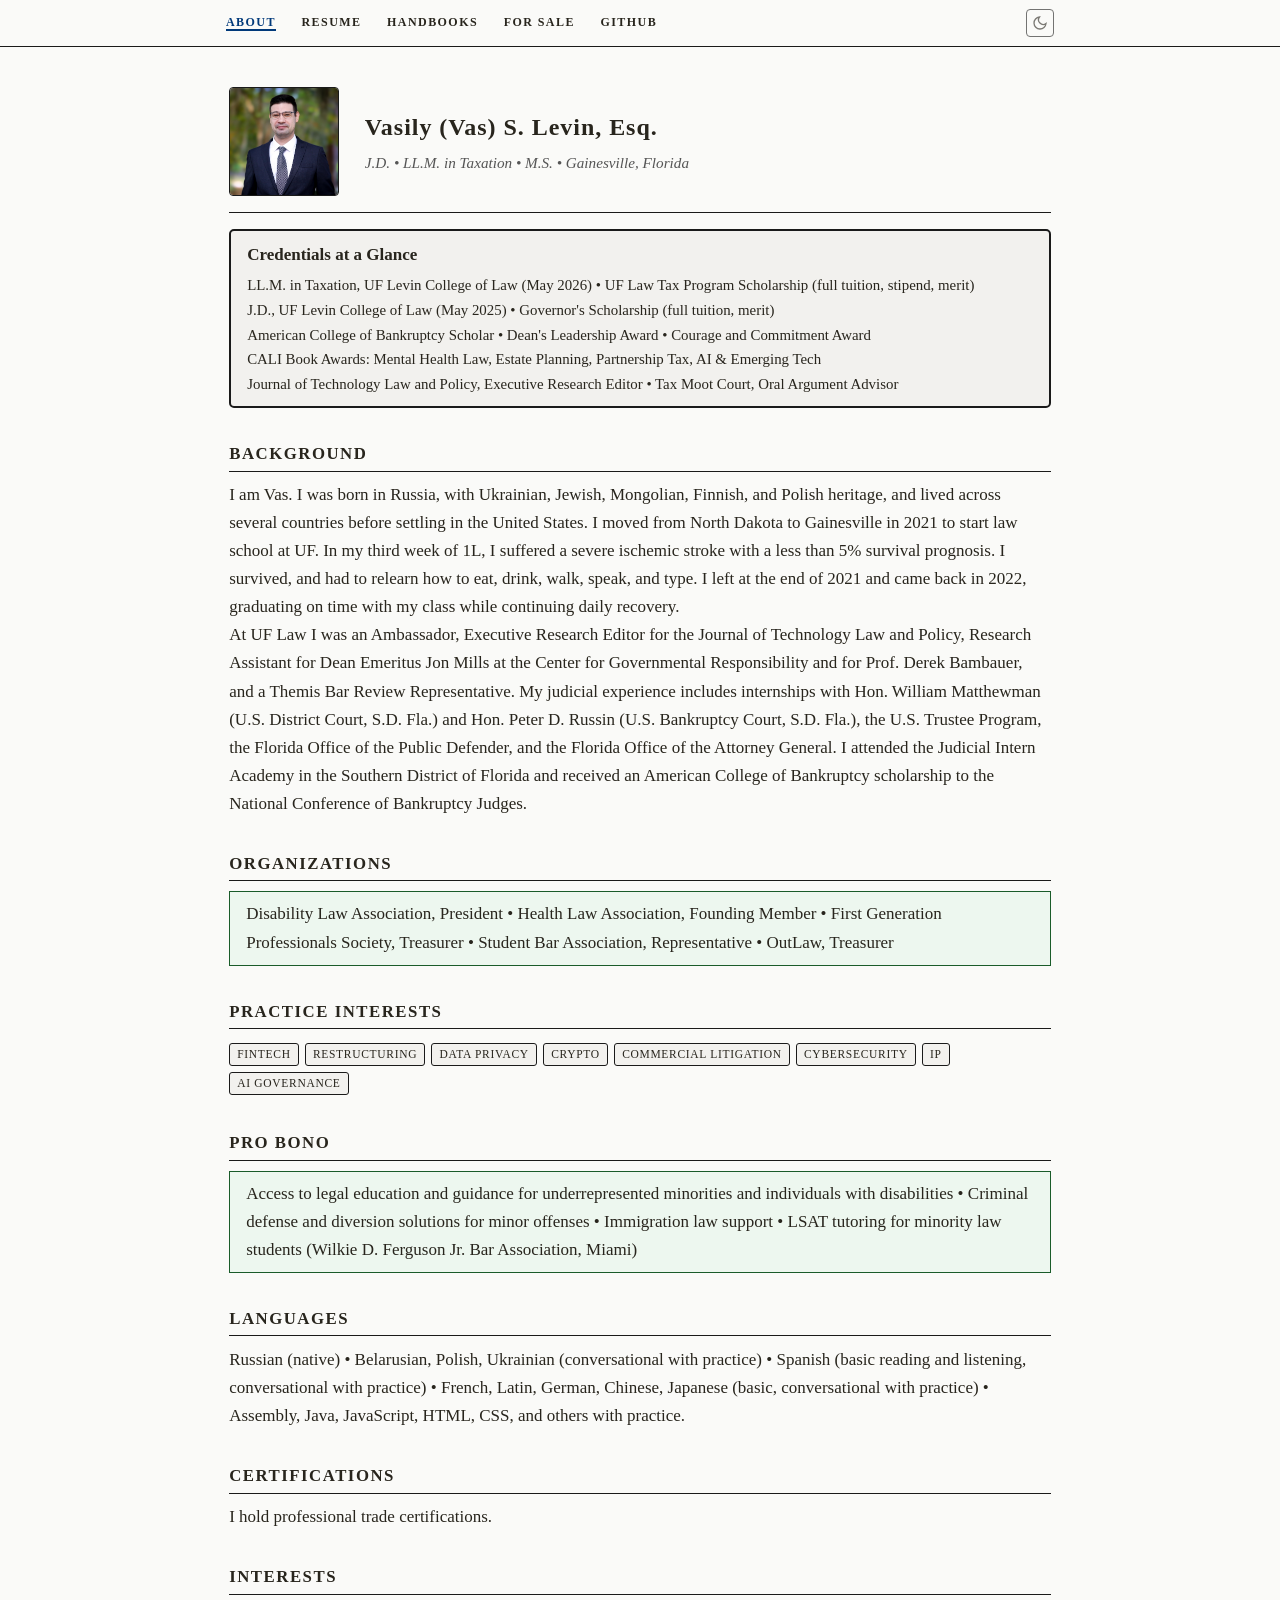
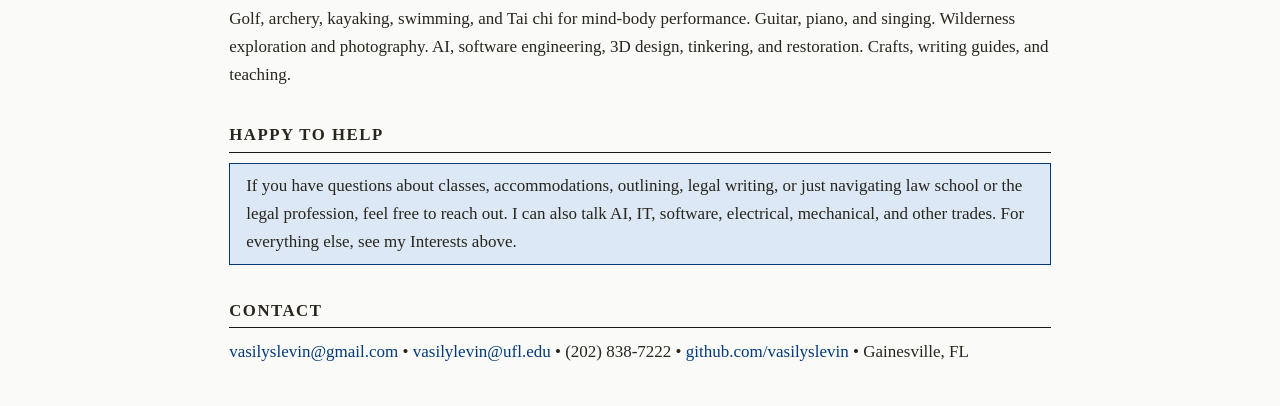
==== commit f083afc7: "Update scholarship description in index.html" ====
--- a/index.html
+++ b/index.html
@@ -37,7 +37,7 @@
   <div class="keybox">
     <strong>Credentials at a Glance</strong>
     <div class="keybox-lines">
-      <span class="kline">LL.M. in Taxation, UF Levin College of Law (May 2026) &bull; UF Law Tax Program Scholarship (full tuition, merit)</span>
+      <span class="kline">LL.M. in Taxation, UF Levin College of Law (May 2026) &bull; UF Law Tax Program Scholarship (full tuition, stipend, merit)</span>
       <span class="kline">J.D., UF Levin College of Law (May 2025) &bull; Governor's Scholarship (full tuition, merit)</span>
       <span class="kline">American College of Bankruptcy Scholar &bull; Dean's Leadership Award &bull; Courage and Commitment Award</span>
       <span class="kline">CALI Book Awards: Mental Health Law, Estate Planning, Partnership Tax, AI & Emerging Tech</span>
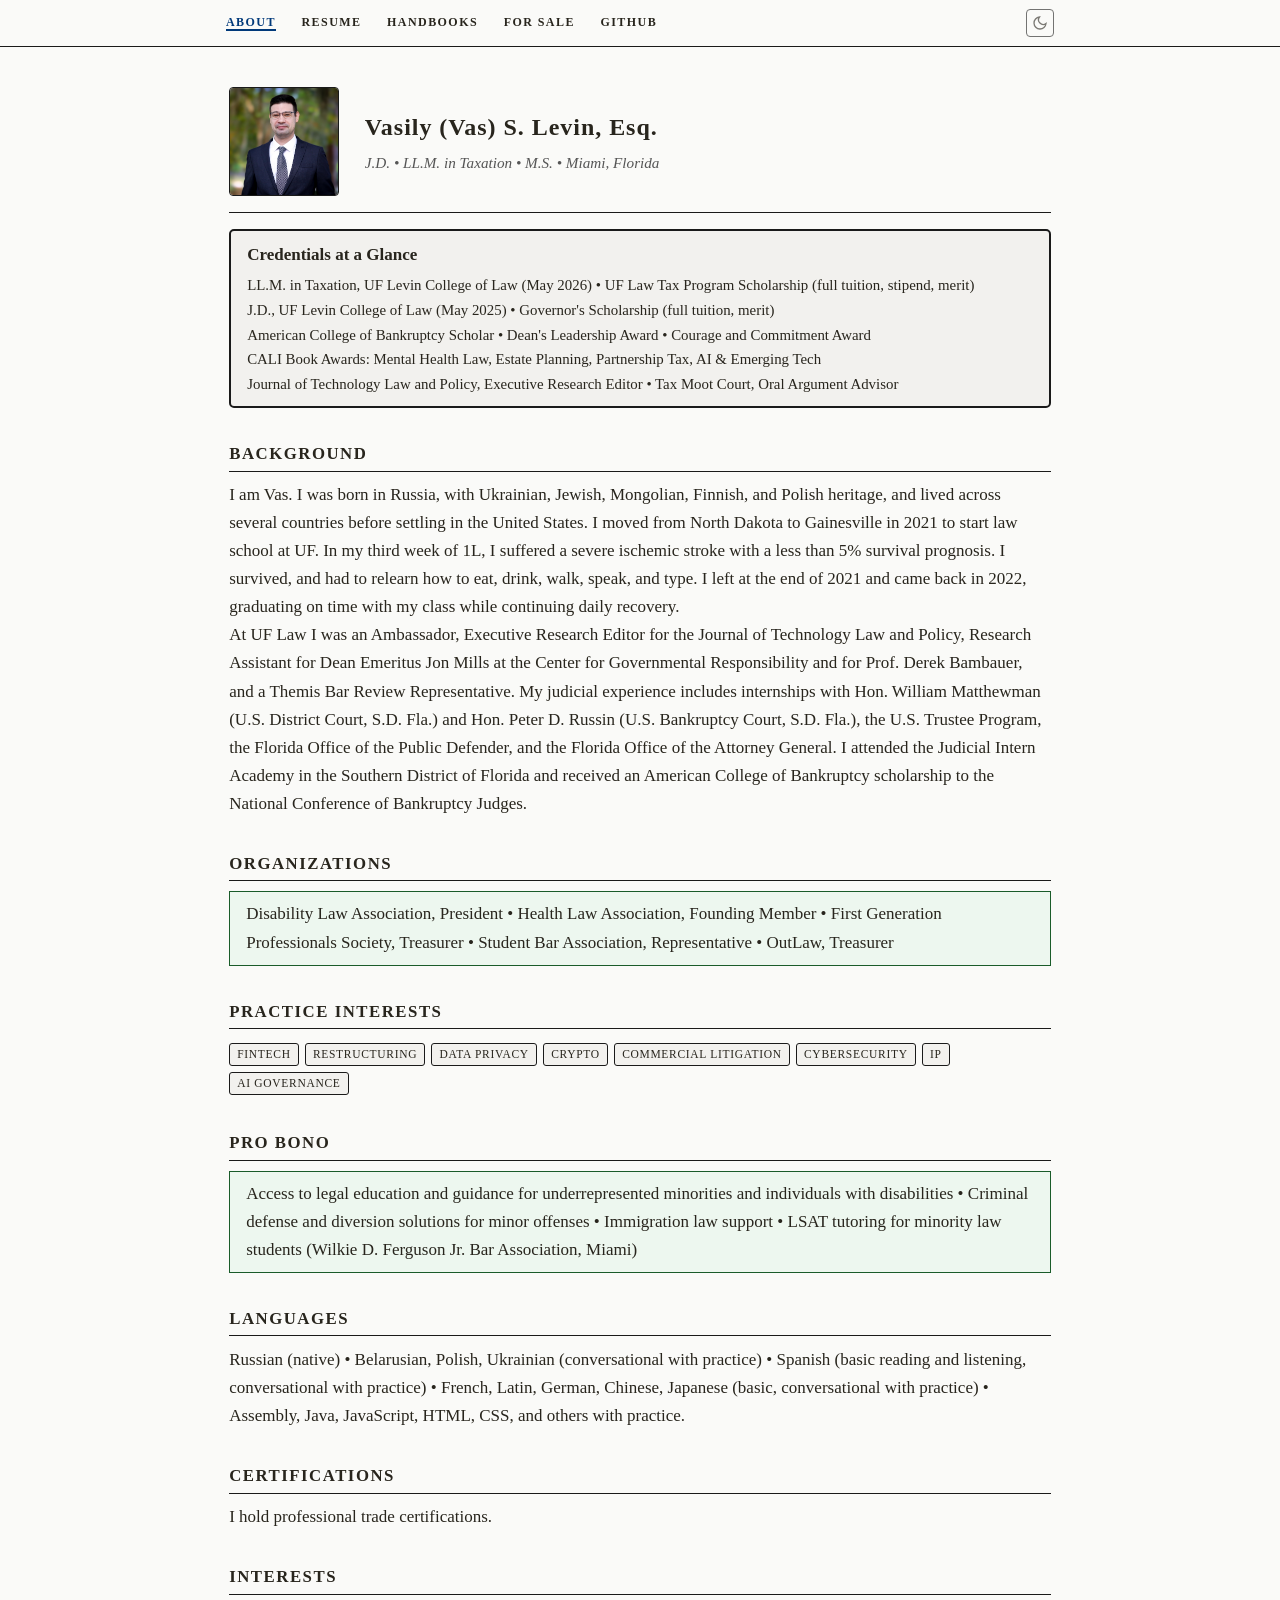
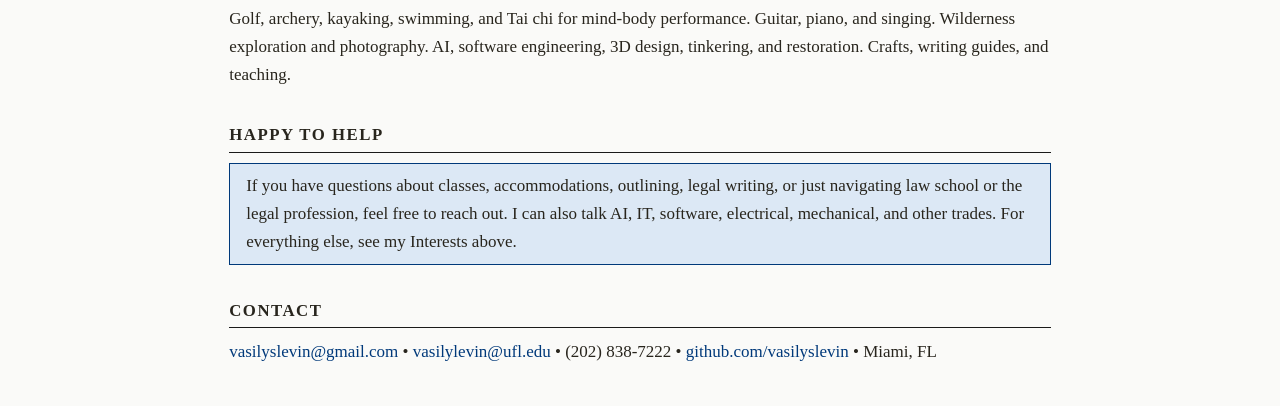
==== commit 03f6b976: "Update current residence references to Miami Co-authored-by: vasilyslevin <133582310+vasilyslevin@us" ====
--- a/index.html
+++ b/index.html
@@ -30,7 +30,7 @@
     <img src="assets/photo.jpg" alt="Vasily Levin" class="profile-photo">
     <div class="profile-text">
       <h1>Vasily (Vas) S. Levin, Esq.</h1>
-      <div class="subtitle">J.D. &bull; LL.M. in Taxation &bull; M.S. &bull; Gainesville, Florida</div>
+      <div class="subtitle">J.D. &bull; LL.M. in Taxation &bull; M.S. &bull; Miami, Florida</div>
     </div>
   </div>
 
@@ -123,7 +123,7 @@
     <a href="mailto:vasilylevin@ufl.edu">vasilylevin@ufl.edu</a> &bull;
     (202) 838-7222 &bull;
     <a href="https://github.com/vasilyslevin" target="_blank">github.com/vasilyslevin</a> &bull;
-    Gainesville, FL
+    Miami, FL
   </p>
 </main>
 </body>
--- a/style.css
+++ b/style.css
@@ -1,5 +1,5 @@
 /* === LEVIN SITE --- style.css === */
-@import url('https://fonts.googleapis.com/css2?family=Lato:ital,wght@0,300;0,400;0,700;0,900;1,400&family=Atkinson+Hyperlegible+Next:ital,wght@0,300;0,400;0,500;0,600;0,700;0,800;1,400&family=Courier+Prime:ital,wght@0,400;0,700;1,400&display=swap');
+@import url('https://fonts.googleapis.com/css2?family=Atkinson+Hyperlegible+Next:ital,wght@0,300;0,400;0,500;0,600;0,700;0,800;1,400&family=Atkinson+Hyperlegible+Mono:ital,wght@0,200;0,300;0,400;0,500;0,600;0,700;0,800;1,200;1,300;1,400;1,500;1,600;1,700;1,800&display=swap');
 
 :root {
   --bg:           #fafaf8;
@@ -15,9 +15,9 @@
   --muted:        #555;
   --text-faint:   #999;
   --max:          860px;
-  --font-body:    'Charter', 'Bitstream Charter', Georgia, serif;
-  --font-ui:      'Lato', 'Helvetica Neue', Arial, sans-serif;
-  --mono:         'Courier Prime', 'Courier New', monospace;
+  --font-body:    'Charter', 'Century Schoolbook', serif;
+  --font-ui:      'Atkinson Hyperlegible Next', sans-serif;
+  --mono:         'Atkinson Hyperlegible Mono', monospace;
 }
 
 [data-theme="dark"] {
